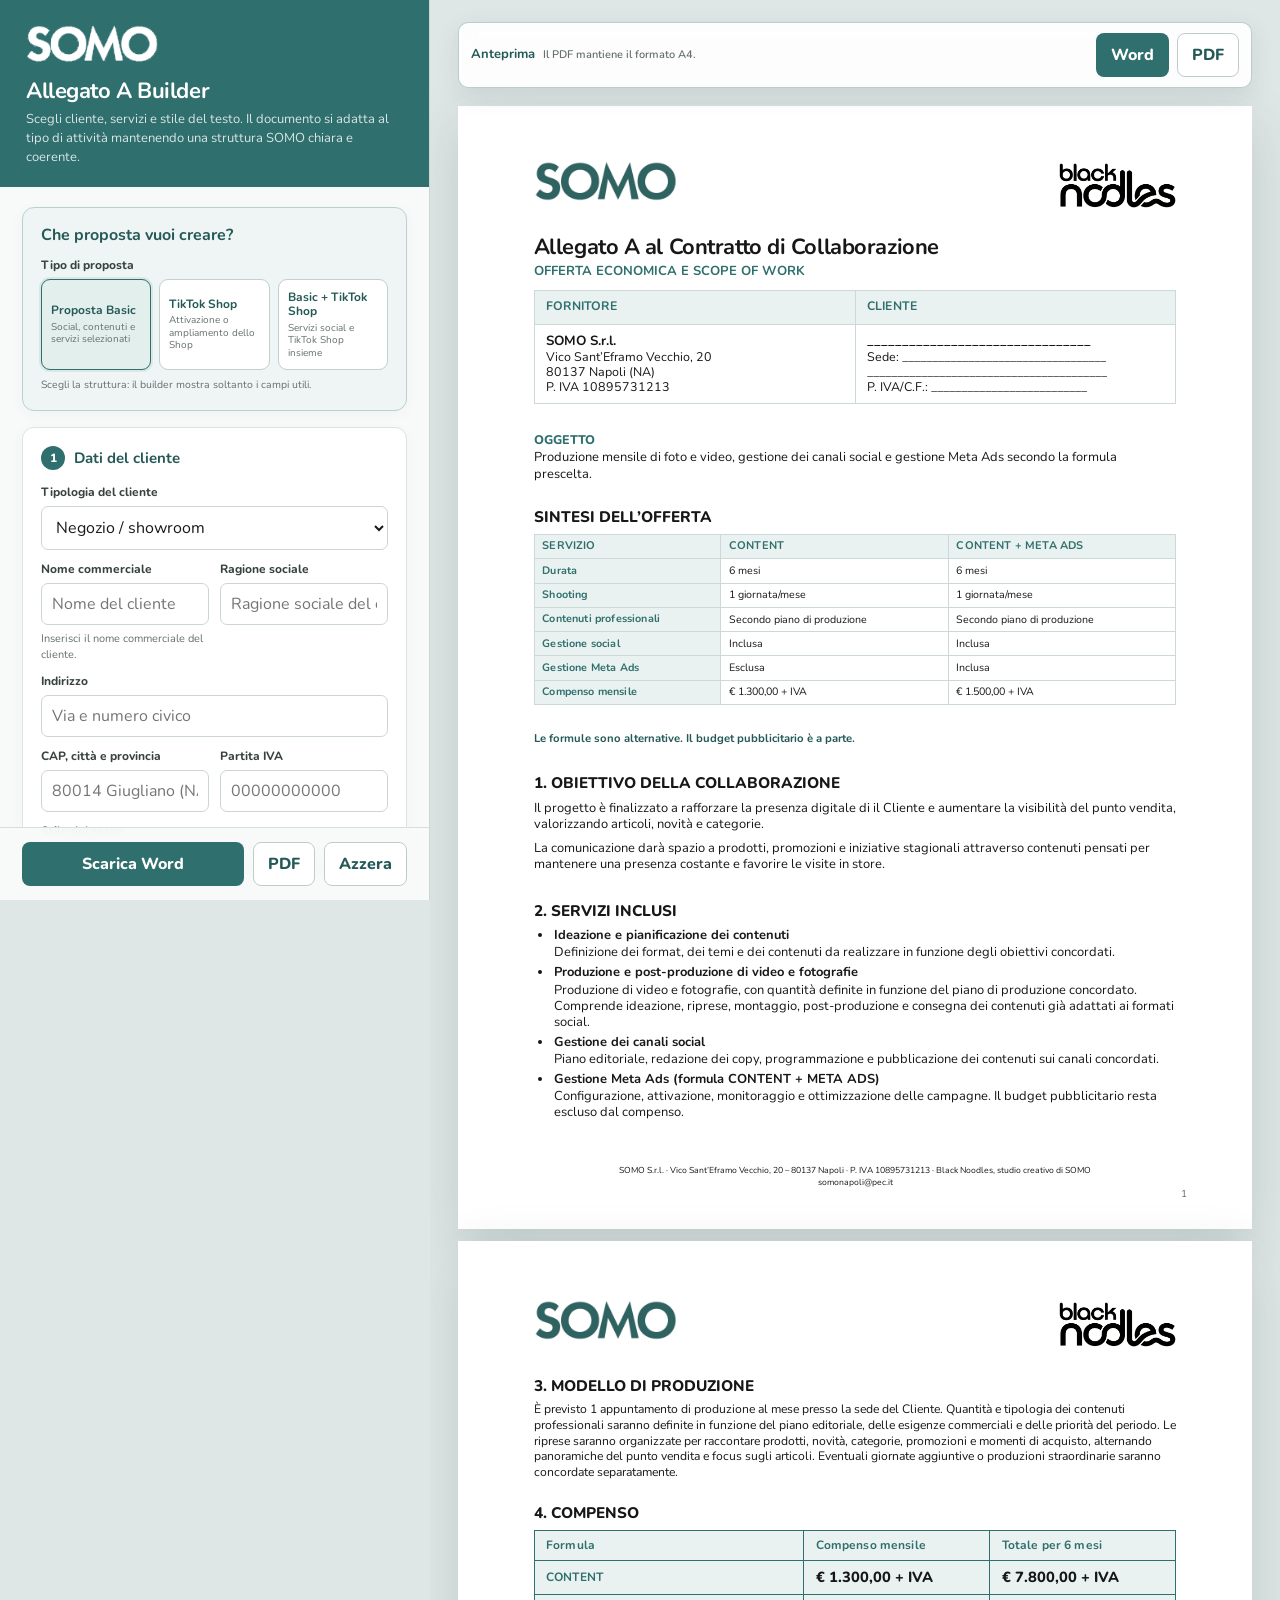
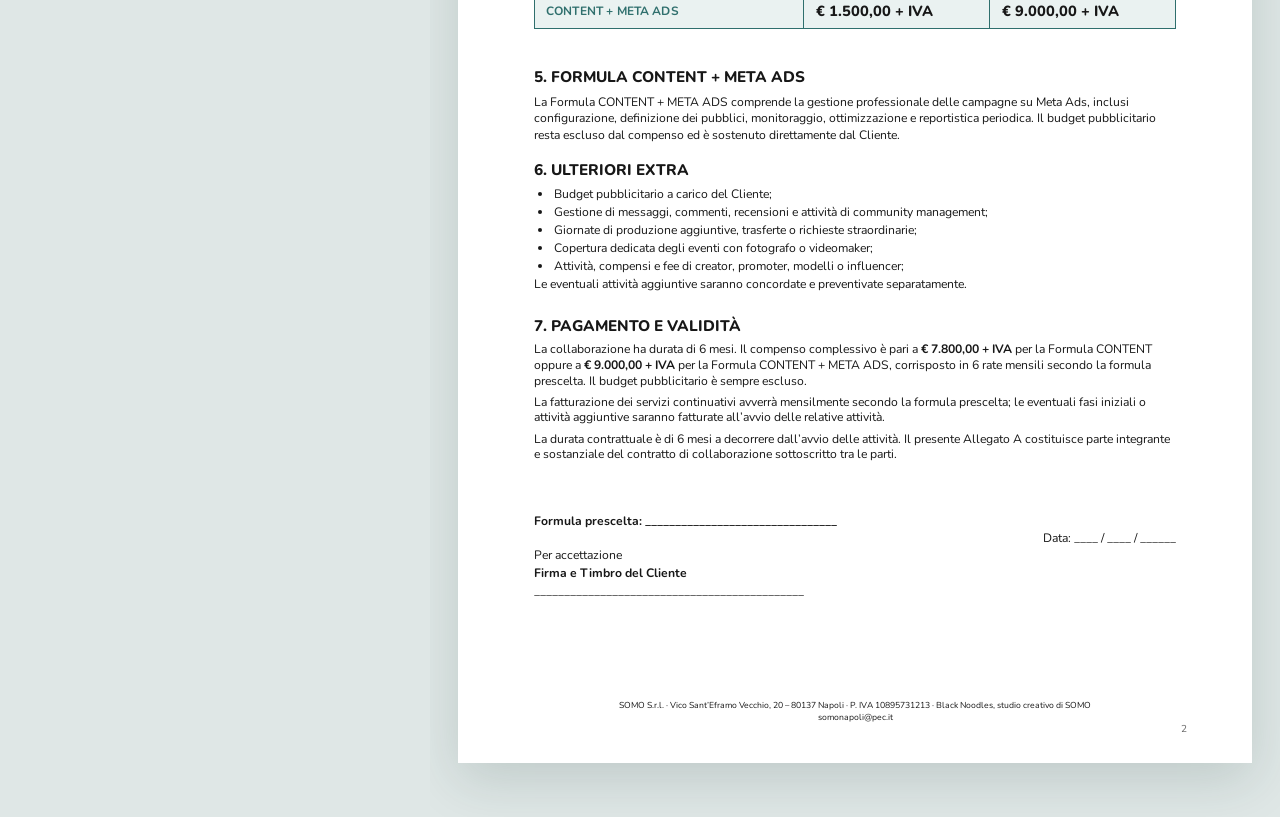
==== content-ads/index.html @ 44d92187 "Present standalone TikTok Shop as its own proposal" ====
<!doctype html>
<html lang="it">
<head>
  <meta charset="utf-8">
  <meta name="viewport" content="width=device-width, initial-scale=1">
  <meta name="description" content="Builder SOMO per creare Allegati A uniformi, scaricabili in Word e PDF.">
  <title>Allegato A Builder · SOMO</title>
  <!-- v17: builder generale + documento finale strutturato come Allegato A SOMO -->
  <link rel="preconnect" href="https://fonts.googleapis.com">
  <link rel="preconnect" href="https://fonts.gstatic.com" crossorigin>
  <link href="https://fonts.googleapis.com/css2?family=Nunito:wght@400;600;700;800;900&display=swap" rel="stylesheet">
  <link rel="stylesheet" href="styles.css?v=46-shop-structure">
  <style>
    .fee-table th[scope="col"] { width: 29%; }
    .fee-table th[scope="col"]:first-child { width: 42%; }
  </style>
</head>
<body>
  <main class="app">
    <aside class="builder" aria-label="Compilazione Allegato A">
      <header class="builder-head">
        <img src="../assets/somo.png?v=21" alt="SOMO" onerror="this.remove()">
        <h1>Allegato A Builder</h1>
        <p>Scegli cliente, servizi e stile del testo. Il documento si adatta al tipo di attività mantenendo una struttura SOMO chiara e coerente.</p>
      </header>

      <form id="builderForm" class="builder-form">
        <section id="proposalSection" class="form-section proposal-section">
          <h2>Che proposta vuoi creare?</h2>
          <span class="group-label">Tipo di proposta</span>
          <input id="proposalMode" name="proposalMode" type="hidden" value="classic">
          <div id="proposalChoices" class="proposal-choices" role="radiogroup" aria-label="Tipo di proposta">
            <button class="proposal-choice is-active" type="button" data-mode="classic" aria-pressed="true">
              <strong>Proposta Basic</strong>
              <span>Social, contenuti e servizi selezionati</span>
            </button>
            <button class="proposal-choice" type="button" data-mode="tiktok" aria-pressed="false">
              <strong>TikTok Shop</strong>
              <span>Attivazione o ampliamento dello Shop</span>
            </button>
            <button class="proposal-choice" type="button" data-mode="both" aria-pressed="false">
              <strong>Basic + TikTok Shop</strong>
              <span>Servizi social e TikTok Shop insieme</span>
            </button>
          </div>
          <small class="proposal-help">Scegli la struttura: il builder mostra soltanto i campi utili.</small>
        </section>

        <section id="clientSection" class="form-section">
          <h2><span class="step">1</span>Dati del cliente</h2>
          <label class="field">
            <span>Tipologia del cliente</span>
            <select id="clientType" name="clientType">
              <option value="retail">Negozio / showroom</option>
              <option value="emporium">Emporio / grande store multicategoria</option>
              <option value="omnichannel">Negozio con e-commerce</option>
              <option value="online">Brand / e-commerce</option>
              <option value="food">Ristorante / food</option>
              <option value="nightlife">Locale / club / nightlife</option>
              <option value="wellness">Fitness / wellness / centro servizi</option>
              <option value="recreation">Parco / struttura ricreativa</option>
              <option value="b2b">Ingrosso / attività B2B</option>
              <option value="services">Servizi / professionista</option>
              <option value="brand">Brand / altra attività</option>
            </select>
          </label>
          <div class="grid-2">
            <div class="field autocomplete-field">
              <span>Nome commerciale</span>
              <input id="clientName" name="clientName" type="text" autocomplete="off" placeholder="Nome del cliente" aria-autocomplete="list" aria-controls="clientAutocomplete" aria-expanded="false">
              <div id="clientAutocomplete" class="autocomplete-suggestions is-hidden" role="listbox" aria-label="Clienti suggeriti"></div>
              <small>Inserisci il nome commerciale del cliente.</small>
            </div>
            <label class="field">
              <span>Ragione sociale</span>
              <input id="legalName" name="legalName" type="text" placeholder="Ragione sociale del cliente">
            </label>
          </div>
          <label class="field">
            <span>Indirizzo</span>
            <input id="address" name="address" type="text" placeholder="Via e numero civico">
          </label>
          <div class="grid-2">
            <label class="field">
              <span>CAP, città e provincia</span>
              <input id="city" name="city" type="text" placeholder="80014 Giugliano (NA)">
            </label>
            <label class="field">
              <span>Partita IVA</span>
              <input id="vat" name="vat" type="text" inputmode="numeric" placeholder="00000000000">
            </label>
          </div>
          <label class="field text-style-field">
            <span>Stile del testo</span>
            <select id="textStyle" name="textStyle">
              <option value="professional">Professionale · strutturato e completo</option>
              <option value="simple">Semplice · chiaro, diretto e ben scritto</option>
              <option value="concise">Molto sintetico · essenziale</option>
            </select>
            <small>Modifica solo il modo di scrivere il documento: servizi, quantità, formule e compensi non cambiano. Per gli empori viene suggerito lo stile Semplice, ma puoi sempre scegliere tu.</small>
          </label>
        </section>

        <section id="objectiveSection" class="form-section">
          <h2><span class="step">2</span>Obiettivi</h2>
          <p id="objectivePresetHint" class="form-note section-note">Gli obiettivi consigliati per il tipo di cliente vengono già selezionati. Puoi modificarli liberamente.</p>
          <label class="field">
            <span>Situazione dei canali social</span>
            <select id="socialPresence" name="socialPresence">
              <option value="active">Canali già attivi · rafforzare la presenza digitale</option>
              <option value="new">Canali da avviare · costruire la presenza digitale</option>
            </select>
            <small>Per gli empori adatta gli obiettivi alla situazione del cliente. La scelta non aggiunge servizi di apertura o gestione dei canali.</small>
          </label>
          <div id="objectiveGrid" class="check-list check-grid">
            <label class="check objective-card" data-objective="objectiveBrand"><input id="objectiveBrand" name="objectiveBrand" type="checkbox"><span><strong>Notorietà e posizionamento</strong><em>Rafforzare identità e riconoscibilità.</em></span></label>
            <label class="check objective-card" data-objective="objectiveContinuity"><input id="objectiveContinuity" name="objectiveContinuity" type="checkbox"><span><strong>Continuità social</strong><em>Mantenere una presenza costante e riconoscibile.</em></span></label>
            <label class="check objective-card" data-objective="objectiveRange"><input id="objectiveRange" name="objectiveRange" type="checkbox"><span><strong>Offerta da valorizzare</strong><em>Articoli, prodotti, servizi, piatti o attività.</em></span></label>
            <label class="check objective-card" data-objective="objectiveExperience"><input id="objectiveExperience" name="objectiveExperience" type="checkbox"><span><strong>Identità ed esperienza</strong><em>Raccontare atmosfera, servizio ed esperienza.</em></span></label>
            <label class="check objective-card" data-objective="objectiveFootfall"><input id="objectiveFootfall" name="objectiveFootfall" type="checkbox"><span><strong>Affluenza / visite</strong><em>Favorire visite, presenze o partecipazione.</em></span></label>
            <label class="check objective-card" data-objective="objectiveEvents"><input id="objectiveEvents" name="objectiveEvents" type="checkbox"><span><strong>Eventi e iniziative</strong><em>Dare visibilità a programmazione e attività.</em></span></label>
            <label class="check objective-card" data-objective="objectiveEcommerce"><input id="objectiveEcommerce" name="objectiveEcommerce" type="checkbox"><span><strong>Vendita online</strong><em>Supportare e-commerce e opportunità di vendita.</em></span></label>
            <label class="check objective-card" data-objective="objectiveLeads"><input id="objectiveLeads" name="objectiveLeads" type="checkbox"><span><strong>Contatti e richieste</strong><em>Sostenere acquisizione di contatti o iscritti.</em></span></label>
            <label class="check objective-card" data-objective="objectiveCommunity"><input id="objectiveCommunity" name="objectiveCommunity" type="checkbox"><span><strong>Community e interazione</strong><em>Favorire interazione e crescita della community.</em></span></label>
            <label class="check objective-card" data-objective="objectiveLaunch"><input id="objectiveLaunch" name="objectiveLaunch" type="checkbox"><span><strong>Lancio / apertura / nuova fase</strong><em>Accompagnare una novità importante.</em></span></label>
          </div>
          <button id="toggleObjectivesButton" class="text-button" type="button">+ Aggiungi altri obiettivi</button>
          <label class="field optional-field">
            <span>Priorità specifiche da comunicare <small>(facoltativo)</small></span>
            <input id="focus" name="focus" type="text" placeholder="Es. nuova apertura, reparto Natale, Hyrox, aperitivo">
          </label>
          <label class="field optional-field">
            <span>Aggiungi testo agli obiettivi <small>(facoltativo)</small></span>
            <input id="customObjective" name="customObjective" type="text" placeholder="Scrivi il testo da aggiungere">
          </label>
        </section>

        <section id="servicesSection" class="form-section">
          <h2><span class="step">3</span>Servizi inclusi</h2>
          <p class="form-note section-note">Le voci restano sintetiche: montaggio, post-produzione e adattamenti sono compresi nella produzione.</p>
          <div class="check-list">
            <label class="check"><input id="serviceStrategy" name="serviceStrategy" type="checkbox"><span><strong>Strategia e piano editoriale</strong><em>Linea di comunicazione, temi e pianificazione.</em></span></label>
            <label class="check"><input id="serviceProduction" name="serviceProduction" type="checkbox"><span><strong>Produzione dei contenuti</strong><em>Video, fotografie e/o grafiche.</em></span></label>
            <label class="check"><input id="serviceClientContent" name="serviceClientContent" type="checkbox"><span><strong>Contenuti interni guidati</strong><em>Il Cliente registra seguendo indicazioni SOMO; editing e supporto inclusi.</em></span></label>
            <label class="check"><input id="serviceSocial" name="serviceSocial" type="checkbox"><span><strong>Gestione dei canali social</strong><em>Copy, programmazione e pubblicazione.</em></span></label>
            <label class="check"><input id="serviceAdvCreative" name="serviceAdvCreative" type="checkbox"><span><strong>Creatività per campagne ADV</strong><em>Materiali foto, video o grafici per le campagne.</em></span></label>
            <label class="check"><input id="serviceInfluencer" name="serviceInfluencer" type="checkbox"><span><strong>Coordinamento creator e influencer</strong><em>Ricerca, selezione e coordinamento.</em></span></label>
            <label class="check"><input id="serviceCommunity" name="serviceCommunity" type="checkbox"><span><strong>Community management</strong><em>Messaggi, commenti e recensioni.</em></span></label>
            <label class="check"><input id="serviceEventCoverage" name="serviceEventCoverage" type="checkbox"><span><strong>Copertura dedicata di eventi</strong><em>Fotografo o videomaker negli appuntamenti concordati.</em></span></label>
          </div>
          <div id="eventCoveragePanel" class="dependent-panel is-hidden">
            <label class="field">
              <span>Frequenza della copertura</span>
              <select id="eventCoverageFrequency" name="eventCoverageFrequency">
                <option value="agreed">Negli eventi concordati</option>
                <option value="monthly">1 evento al mese</option>
                <option value="twiceMonthly">Fino a 2 eventi al mese</option>
                <option value="plan">In base alla programmazione</option>
              </select>
            </label>
          </div>
          <label id="socialChannelsField" class="field"><span>Canali social gestiti</span><input id="socialChannels" name="socialChannels" type="text" placeholder="Es. Instagram e TikTok"></label>
        </section>

        <section id="productionSection" class="form-section">
          <h2><span class="step">4</span>Produzione dei contenuti</h2>
          <p class="form-note section-note">Indica quanto spesso andrete dal Cliente e quante uscite deve garantire la produzione. Gli stessi dati verranno riportati in modo coerente in sintesi, servizi e produzione.</p>
          <div class="grid-2">
            <label class="field">
              <span>Frequenza degli appuntamenti</span>
              <select id="productionCadence" name="productionCadence">
                <option value="monthly">Al mese</option>
                <option value="weekly">A settimana</option>
                <option value="fortnightly">Ogni 2 settimane</option>
                <option value="bimonthly">Ogni 2 mesi</option>
                <option value="quarterly">Ogni 3 mesi</option>
                <option value="plan">In base al piano editoriale</option>
                <option value="none">Nessun appuntamento dedicato</option>
              </select>
            </label>
            <label id="productionDaysField" class="field">
              <span id="productionSessionsLabel">Numero di appuntamenti</span>
              <input id="productionDays" name="productionDays" type="number" min="1" max="31" step="1">
            </label>
            <label id="productionMinimumField" class="check"><input id="productionMinimum" name="productionMinimum" type="checkbox"><span>Indica le giornate mensili come minimo garantito</span></label>
          </div>
          <span class="group-label">Tipologia dei contenuti</span>
          <div class="check-list check-grid compact-checks">
            <label class="check"><input id="productionVideo" name="productionVideo" type="checkbox"><span><strong>Video</strong></span></label>
            <label class="check"><input id="productionPhoto" name="productionPhoto" type="checkbox"><span><strong>Fotografie</strong></span></label>
            <label class="check"><input id="productionGraphics" name="productionGraphics" type="checkbox"><span><strong>Grafiche</strong></span></label>
          </div>
          <label id="videoApprovalField" class="check is-hidden">
            <input id="videoApproval" name="videoApproval" type="checkbox">
            <span><strong>Approvazione video da parte del cliente</strong><em>Indica nel documento che il cliente approva i video prima della pubblicazione.</em></span>
          </label>
          <label class="field quantity-mode">
            <span>Quantità</span>
            <select id="quantityMode" name="quantityMode">
              <option value="fixed">Quantità definite</option>
              <option value="plan">Definite in base al piano editoriale</option>
            </select>
          </label>
          <div id="fixedQuantityPanel" class="dependent-panel">
            <label class="field">
              <span>Periodo delle quantità</span>
              <select id="quantityPeriod" name="quantityPeriod">
                <option value="month">Al mese</option>
                <option value="week">A settimana</option>
                <option value="appointment">Per appuntamento</option>
                <option value="project">Complessive nel progetto</option>
              </select>
              <small>Es.: 4 video a settimana = Video 4 + periodo “A settimana”.</small>
            </label>
            <label class="field"><span>Quantità video</span><select id="videoQuantityType" name="videoQuantityType"><option value="upTo">Fino a</option><option value="exact">Quantità fissa</option></select></label>
            <div class="grid-3">
              <label id="videosField" class="field"><span id="videosLabel">Video al mese</span><input id="videos" name="videos" type="number" min="0" max="500" step="1"></label>
              <label id="photosField" class="field"><span id="photosLabel">Fotografie al mese</span><input id="photos" name="photos" type="text" placeholder="Es. 15–20"></label>
              <label id="graphicsField" class="field"><span id="graphicsLabel">Grafiche al mese</span><input id="graphicsCount" name="graphicsCount" type="number" min="0" max="500" step="1"></label>
            </div>
          </div>
          <div id="clientContentPanel" class="dependent-panel is-hidden">
            <p class="preset-title">Contenuti registrati dal Cliente</p>
            <div class="grid-2">
              <label class="field"><span>Video interni</span><input id="clientContentCount" name="clientContentCount" type="number" min="1" max="500" step="1" value="8"></label>
              <label class="field"><span>Periodo</span><select id="clientContentPeriod" name="clientContentPeriod"><option value="month">Al mese</option><option value="week">A settimana</option><option value="project">Complessivi nel progetto</option></select></label>
            </div>
            <small>SOMO fornisce indicazioni su ripresa, luce e audio e cura l'editing dei video registrati dal Cliente.</small>
          </div>
        </section>

        <section id="adsSection" class="form-section">
          <h2><span class="step">5</span>ADS</h2>
          <div class="check-list">
            <label class="check feature-check"><input id="serviceAds" name="serviceAds" type="checkbox"><span><strong>Gestione campagne pubblicitarie</strong><em>Attivazione, monitoraggio e ottimizzazione. Budget separato.</em></span></label>
          </div>
          <div id="adsPanel" class="dependent-panel is-hidden">
            <label id="adsBudgetField" class="field is-hidden"><span>Budget ADS mensile consigliato</span><input id="adsBudget" name="adsBudget" type="number" min="0" step="50" placeholder="Es. 200"><small>È a carico del Cliente e non entra nel compenso SOMO.</small></label>
          </div>
        </section>

        <section id="tiktokSection" class="form-section is-hidden">
          <h2><span class="step">T</span>TikTok Shop</h2>
          <input id="serviceTikTok" name="serviceTikTok" type="checkbox" class="is-hidden" aria-hidden="true" tabindex="-1">
          <p class="form-note section-note">Puoi modificare le attività incluse nel preset.</p>
          <div id="tiktokPanel" class="dependent-panel tiktok-builder-panel">
            <label class="field">
              <span>TikTok Shop già attivo?</span>
              <select id="tiktokStatus" name="tiktokStatus">
                <option value="new">No, da attivare</option>
                <option value="active">Sì, già attivo</option>
              </select>
            </label>
            <p class="preset-title">Attività preselezionate <small>(puoi togliere qualsiasi spunta)</small></p>
            <div class="check-list sub-checks tiktok-checks">
              <label id="tiktokSetupRow" class="check"><input id="tiktokSetup" name="tiktokSetup" type="checkbox"><span><strong id="tiktokPreset1">01 Configurazione e impostazione dello Shop</strong></span></label>
              <label class="check"><input id="tiktokPhotos" name="tiktokPhotos" type="checkbox"><span><strong id="tiktokPreset2">02 Selezione e produzione fotografica</strong></span></label>
              <label class="check"><input id="tiktokCatalog" name="tiktokCatalog" type="checkbox"><span><strong id="tiktokPreset3">03 Costruzione del catalogo</strong></span></label>
              <label class="check"><input id="tiktokPublish" name="tiktokPublish" type="checkbox"><span><strong id="tiktokPreset4">04 Creazione e pubblicazione delle schede</strong></span></label>
            </div>
            <div class="grid-2">
              <label class="field"><span>Quantità</span><input id="tiktokProductCount" name="tiktokProductCount" type="number" min="1" max="1000" step="1"><small>Default: 30. Si aggiorna automaticamente in tutto il documento.</small></label>
              <label class="field"><span id="tiktokFeeLabel">Investimento fase di avvio</span><input id="tiktokFee" name="tiktokFee" type="number" min="0" step="50"><small>Default: € 1.200 + IVA. Puoi modificarlo.</small></label>
            </div>
          </div>
        </section>

        <section class="form-section">
          <h2><span class="step">6</span>Durata e compenso</h2>
          <p class="form-note section-note">Scegli una formula unica, due alternative oppure la sola colonna Content + Ads. Se aggiungi TikTok Shop, lo trovi in una scheda sotto la sintesi.</p>
          <div id="offerLayoutControls">
            <span class="group-label">Come vuoi presentare l'offerta?</span>
            <input id="offerLayout" name="offerLayout" type="hidden" value="compare">
            <div class="offer-layout-choices" role="radiogroup" aria-label="Struttura dell'offerta">
              <button class="offer-layout-choice" type="button" data-layout="single" aria-pressed="false"><strong>Formula singola</strong><span>Una sola soluzione, con durata e compenso</span></button>
              <button class="offer-layout-choice" type="button" data-layout="ads" aria-pressed="false"><strong>Solo Content + Ads</strong><span>Una sola colonna con produzione e gestione campagne pubblicitarie</span></button>
              <button class="offer-layout-choice is-active" type="button" data-layout="compare" aria-pressed="true"><strong>2 formule alternative</strong><span>Due alternative economiche affiancate nella stessa offerta</span></button>
            </div>
          </div>
          <div id="mainEconomicControls">
            <label id="economicModeField" class="field">
              <span>Struttura economica dei servizi principali</span>
              <select id="economicMode" name="economicMode">
                <option value="monthly">Collaborazione continuativa</option>
                <option value="oneTime">Progetto a importo complessivo</option>
              </select>
            </label>
            <div id="monthlyEconomicPanel">
              <div class="grid-2">
                <label class="field"><span>Durata</span><select id="duration" name="duration"><option value="3">3 mesi</option><option value="6">6 mesi</option><option value="12">12 mesi</option></select></label>
                <label id="singleMonthlyFeeField" class="field"><span>Compenso Content al mese</span><input id="monthlyFee" name="monthlyFee" type="number" min="0" step="50"></label>
              </div>
              <div id="singleExtraControls">
                <label class="check extra-toggle"><input id="extraEnabled" name="extraEnabled" type="checkbox"><span><strong>Aggiungi fase iniziale o servizio extra</strong><em>Per attività aggiuntive rispetto al compenso principale.</em></span></label>
                <div id="extraPanel" class="dependent-panel is-hidden">
                  <div class="grid-2">
                    <label class="field"><span>Descrizione</span><input id="extraLabel" name="extraLabel" type="text" placeholder="Es. Produzione straordinaria"></label>
                    <label class="field"><span>Importo</span><input id="extraFee" name="extraFee" type="number" min="0" step="50"></label>
                  </div>
                </div>
              </div>
            </div>
            <div id="oneTimeEconomicPanel" class="is-hidden">
              <label class="field"><span>Importo complessivo del progetto</span><input id="oneTimeFee" name="oneTimeFee" type="number" min="0" step="50"></label>
            </div>
            <div id="adsManagementControls" class="dependent-panel is-hidden">
              <div class="grid-2">
                <label class="field"><span>Piattaforme Ads</span><select id="adsPlatform" name="adsPlatform">
                  <option value="meta">Solo Meta Ads</option>
                  <option value="tiktok">Solo TikTok Ads</option>
                  <option value="both">Meta Ads e TikTok Ads</option>
                </select></label>
                <label id="adsFeeMetaField" class="field"><span>Compenso gestione Ads al mese</span><input id="adsFeeMeta" name="adsFeeMeta" type="number" min="0" step="0.01" value="200"></label>
                <label id="adsFeeTikTokField" class="field"><span>Compenso gestione Ads al mese</span><input id="adsFeeTikTok" name="adsFeeTikTok" type="number" min="0" step="0.01" value="200"></label>
                <label id="adsFeeBothField" class="field"><span>Compenso gestione Ads al mese</span><input id="adsFeeBoth" name="adsFeeBoth" type="number" min="0" step="0.01" value="300"></label>
              </div>
              <p class="form-note">Content + Ads <strong id="adsFormulaPreview"></strong></p>
            </div>
            <label id="adsBudgetToggle" class="check">
              <input id="showAdsBudget" name="showAdsBudget" type="checkbox">
              <span><strong>Indica il budget pubblicitario consigliato nel testo</strong><em>L’importo compare solo nella descrizione delle campagne, mai nella tabella comparativa. Il budget resta escluso dal compenso SOMO.</em></span>
            </label>
            <div id="comparisonEconomicPanel" class="dependent-panel is-hidden">
              <p id="formulaControlsHeading" class="preset-title">Formule alternative</p>
              <div class="grid-2">
                <label class="field"><span>Nome Content</span><input id="formulaAName" name="formulaAName" type="text" value="CONTENT"></label>
                <label class="field"><span>Compenso Content al mese</span><input id="formulaAFee" name="formulaAFee" type="number" min="0" step="0.01" value="1300"></label>
              </div>
              <label id="comparisonAdsBudgetField" class="field"><span>Budget pubblicitario consigliato <small>(facoltativo)</small></span><input id="comparisonAdsBudget" name="comparisonAdsBudget" type="number" min="0" step="50" placeholder="Es. 200"><small>Resta sempre escluso dal compenso SOMO.</small></label>
            </div>
          </div>
            <div id="invoiceSchedule" class="grid-2">
              <label class="field"><span>Giorno di fatturazione mensile</span><input id="invoiceDay" name="invoiceDay" type="number" min="1" max="28" placeholder="Es. 5"></label>
              <label class="field"><span>Termine di pagamento dalla fattura (giorni)</span><input id="paymentDays" name="paymentDays" type="number" min="1" max="365" placeholder="Es. 10"></label>
            </div>
          <div class="total-card" aria-live="polite">
            <div><span id="installmentsLabel">RATE MENSILI</span><strong id="installmentsPreview">6</strong></div>
            <div><span id="contractTotalLabel">TOTALE</span><strong id="contractTotalPreview">€ 0,00</strong></div>
          </div>
        </section>
      </form>

      <div class="builder-actions three-actions">
        <button id="wordButton" class="button button-primary" type="button">Scarica Word</button>
        <button id="printButton" class="button button-secondary" type="button">PDF</button>
        <button id="resetButton" class="button button-secondary" type="button">Azzera</button>
      </div>
    </aside>

    <section class="preview" aria-label="Anteprima Allegato A">
      <div class="preview-toolbar">
        <p><strong>Anteprima</strong><span class="preview-hint">Il PDF mantiene il formato A4.</span></p>
        <div class="toolbar-actions">
          <button id="wordButtonTop" class="button button-primary" type="button">Word</button>
          <button id="printButtonTop" class="button button-secondary" type="button">PDF</button>
        </div>
      </div>

      <article id="document" class="document">
        <section id="pageOne" class="page page-one">
          <header class="doc-header">
            <img class="logo-somo" src="../assets/somo.png?v=21" alt="SOMO" onerror="var p=this.parentElement; this.remove(); if(p && !p.querySelector('img')) p.style.display='none';">
            <img class="logo-noodles" src="../assets/black-noodles.png?v=21" alt="Black Noodles" onerror="var p=this.parentElement; this.remove(); if(p && !p.querySelector('img')) p.style.display='none';">
          </header>
          <h1 id="docTitle" class="doc-title">Allegato A al Contratto di Collaborazione</h1>
          <p id="docSubtitle" class="doc-subtitle">OFFERTA ECONOMICA E SCOPE OF WORK</p>

          <table class="parties">
            <thead><tr><th>FORNITORE</th><th>CLIENTE</th></tr></thead>
            <tbody><tr>
              <td><strong>SOMO S.r.l.</strong><br>Vico Sant’Eframo Vecchio, 20<br>80137 Napoli (NA)<br>P. IVA 10895731213</td>
              <td id="clientBlock"><strong>________________________________</strong><br>Sede: __________________________________<br>________________________________________<br>P. IVA/C.F.: __________________________</td>
            </tr></tbody>
          </table>

          <h2 class="label-title">OGGETTO</h2>
          <p id="objectText" class="object-text"></p>

          <h2 id="summaryHeading" class="section-title">SINTESI DELL’OFFERTA</h2>
          <table id="summarySingleTable" class="summary-table">
            <tbody>
              <tr><th id="summaryDurationLabel">DURATA</th><td id="summaryDuration"></td></tr>
              <tr><th>OBIETTIVO</th><td id="summaryObjective"></td></tr>
              <tr id="summaryProductionRow"><th>PRODUZIONE</th><td id="summaryProduction"></td></tr>
              <tr id="summaryContentRow"><th>CONTENUTI</th><td id="summaryContent"></td></tr>
              <tr id="summaryManagementRow"><th>GESTIONE</th><td id="summaryManagement"></td></tr>
              <tr><th>INVESTIMENTO</th><td id="summaryInvestment"></td></tr>
              <tr id="summaryAdsRow"><th>ADS</th><td id="summaryAds"></td></tr>
            </tbody>
          </table>
          <div id="summaryCompareWrap" class="summary-table-wrap is-hidden">
            <table id="summaryCompareTable" class="summary-table comparison-summary">
              <thead id="summaryCompareHead"></thead>
              <tbody id="summaryCompareBody"></tbody>
            </table>
            <p id="formulaChoiceNote" class="formula-choice-note"></p>
          </div>

          <section id="summaryShopCard" class="summary-shop-card is-hidden" aria-labelledby="summaryShopTitle">
            <div class="summary-shop-head">
              <h3 id="summaryShopTitle"></h3>
              <strong id="summaryShopFee"></strong>
            </div>
            <p><span id="summaryShopQuantity"></span><span id="summaryShopActivities"></span></p>
            <p id="summaryShopNote" class="summary-shop-note"></p>
          </section>

          <section id="objectiveDocumentSection" class="doc-section">
            <h2 id="objectiveHeading" class="section-title">1. OBIETTIVO DELLA COLLABORAZIONE</h2>
            <div id="objectiveText"></div>
          </section>

          <section id="servicesDocumentSection" class="doc-section">
            <h2 class="section-title">2. SERVIZI INCLUSI</h2>
            <ul id="serviceList" class="service-list"></ul>
          </section>

          <section id="productionDocumentSection" class="doc-section production-section">
            <h2 id="productionHeading" class="section-title">3. MODELLO DI PRODUZIONE</h2>
            <p id="productionText"></p>
          </section>

          <footer class="doc-footer">SOMO S.r.l. · Vico Sant’Eframo Vecchio, 20 – 80137 Napoli · P. IVA 10895731213 · Black Noodles, studio creativo di SOMO<br>somonapoli@pec.it</footer>
          <span class="page-number">1</span>
        </section>

        <section id="pageTwo" class="page page-two">
          <header class="doc-header">
            <img class="logo-somo" src="../assets/somo.png?v=21" alt="SOMO" onerror="var p=this.parentElement; this.remove(); if(p && !p.querySelector('img')) p.style.display='none';">
            <img class="logo-noodles" src="../assets/black-noodles.png?v=21" alt="Black Noodles" onerror="var p=this.parentElement; this.remove(); if(p && !p.querySelector('img')) p.style.display='none';">
          </header>
          <section>
            <h2 id="compensoHeading" class="section-title">4. COMPENSO</h2>
            <table class="fee-table"><tbody id="feeTableBody"></tbody></table>
          </section>

          <section id="formulaDetailSection" class="doc-section is-hidden">
            <h2 id="formulaDetailHeading" class="section-title">5. FORMULA</h2>
            <p id="formulaDetailText"></p>
          </section>

          <section id="tiktokDetailSection" class="doc-section is-hidden">
            <h2 id="tiktokDetailHeading" class="section-title">5. TIKTOK SHOP</h2>
            <p id="tiktokDetailText"></p>
            <table id="tiktokStepsTable" class="summary-table shop-steps" aria-label="Attività TikTok Shop">
              <tbody id="tiktokStepsBody"></tbody>
            </table>
            <div id="tiktokOperatingBlock">
              <h3>Informazioni operative</h3>
              <p id="tiktokOperatingText"></p>
            </div>
          </section>

          <section class="doc-section">
            <h2 id="exclusionsHeading" class="section-title">5. NON INCLUSO</h2>
            <ul id="exclusionList" class="exclusion-list"></ul>
            <p class="exclusion-note">Le eventuali attività aggiuntive saranno concordate e preventivate separatamente.</p>
          </section>

          <section class="doc-section">
            <h2 id="paymentHeading" class="section-title">6. PAGAMENTO E VALIDITÀ</h2>
            <p id="paymentText"></p>
            <p id="invoiceText"></p>
            <p id="validityText"></p>
          </section>

          <section class="signature">
            <div class="signature-top">
              <p id="chosenFormulaRow" class="is-hidden">Formula prescelta: ________________________________</p>
              <p>Data: <span id="signatureDate">____ / ____ / ______</span></p>
            </div>
            <p id="shopAcceptanceRow" class="is-hidden"><strong>TikTok Shop</strong> · ☐ Accetto il servizio &nbsp; ☐ Rinuncio al servizio</p>
            <p>Per accettazione<br><strong>Firma e Timbro del Cliente</strong><br>_____________________________________________</p>
          </section>

          <footer class="doc-footer">SOMO S.r.l. · Vico Sant’Eframo Vecchio, 20 – 80137 Napoli · P. IVA 10895731213 · Black Noodles, studio creativo di SOMO<br>somonapoli@pec.it</footer>
          <span class="page-number">2</span>
        </section>
      </article>
    </section>
  </main>
  <script src="app.js?v=49-shop-proposal"></script>
</body>
</html>
---- content-ads/styles.css ----
:root {
  --teal: #2f6f6d;
  --teal-dark: #245957;
  --teal-soft: #e9f1f0;
  --paper-soft: #eaf2f1;
  --line: #ccd9d7;
  --ink: #17191a;
  --muted: #65706f;
  --panel: #f8faf9;
  --canvas: #dfe7e6;
  --white: #fff;
  --danger: #a24444;
  --shadow: 0 16px 50px rgba(27, 53, 51, .16);
}

* { box-sizing: border-box; }
html, body { margin: 0; min-height: 100%; }
body {
  color: var(--ink);
  background: var(--canvas);
  font-family: "Nunito", ui-sans-serif, system-ui, -apple-system, BlinkMacSystemFont, "Segoe UI", sans-serif;
}
button, input, select { font: inherit; }
button { cursor: pointer; }
.app {
  display: grid;
  grid-template-columns: minmax(340px, 430px) minmax(820px, 1fr);
  min-height: 100vh;
}
.builder {
  position: sticky;
  top: 0;
  height: 100vh;
  overflow-y: auto;
  background: var(--panel);
  border-right: 1px solid #cdd7d5;
}
.builder-head {
  padding: 25px 26px 20px;
  color: var(--white);
  background: var(--teal);
}
.builder-head img {
  display: block;
  width: 132px;
  height: auto;
  margin-bottom: 16px;
  filter: brightness(0) invert(1);
}
.builder-head h1 { margin: 0 0 6px; font-size: 22px; line-height: 1.15; letter-spacing: -.02em; }
.builder-head p { margin: 0; color: rgba(255,255,255,.82); font-size: 13px; line-height: 1.45; }
.builder-form { padding: 20px 22px 32px; }
.form-section {
  margin: 0 0 16px;
  padding: 18px;
  background: var(--white);
  border: 1px solid #dce3e2;
  border-radius: 12px;
  box-shadow: 0 3px 14px rgba(36, 73, 70, .04);
}
.form-section h2 {
  display: flex;
  align-items: center;
  gap: 9px;
  margin: 0 0 14px;
  color: var(--teal-dark);
  font-size: 15px;
  line-height: 1.2;
}
.step {
  display: inline-grid;
  place-items: center;
  width: 24px;
  height: 24px;
  flex: 0 0 24px;
  color: var(--white);
  background: var(--teal);
  border-radius: 50%;
  font-size: 12px;
  font-weight: 800;
}
.grid-2 { display: grid; grid-template-columns: 1fr 1fr; gap: 11px; }
.grid-3 { display: grid; grid-template-columns: repeat(3, minmax(0,1fr)); gap: 9px; }
.is-hidden { display: none !important; }
.field { display: block; margin: 0 0 11px; }
.field:last-child { margin-bottom: 0; }
.field > span, .group-label {
  display: block;
  margin: 0 0 6px;
  color: #374241;
  font-size: 12px;
  font-weight: 750;
}
.field small, .form-note {
  display: block;
  margin-top: 6px;
  color: var(--muted);
  font-size: 11px;
  line-height: 1.4;
}
input[type="text"], input[type="number"], input[type="date"], select {
  width: 100%;
  min-height: 40px;
  padding: 9px 10px;
  color: var(--ink);
  background: var(--white);
  border: 1px solid #cbd5d3;
  border-radius: 7px;
  outline: none;
  transition: border-color .15s, box-shadow .15s;
}
input:focus, select:focus { border-color: var(--teal); box-shadow: 0 0 0 3px rgba(47,111,109,.12); }
.locked-list { display: flex; flex-wrap: wrap; gap: 6px; margin-bottom: 13px; }
.locked-list span {
  padding: 6px 8px;
  color: var(--teal-dark);
  background: var(--teal-soft);
  border: 1px solid #cfe0de;
  border-radius: 999px;
  font-size: 10.5px;
  font-weight: 750;
}
.check-list { display: grid; gap: 7px; }
.check-grid { grid-template-columns: 1fr 1fr; }
.check {
  display: flex;
  align-items: flex-start;
  gap: 9px;
  padding: 9px 10px;
  background: #fbfcfc;
  border: 1px solid #dfe6e5;
  border-radius: 8px;
  font-size: 12px;
  line-height: 1.3;
}
.check:hover { border-color: #bad0ce; }
.check input { width: 16px; height: 16px; margin: 0; flex: 0 0 auto; accent-color: var(--teal); }
.check strong { display: block; margin-bottom: 1px; }
.check em { color: var(--muted); font-size: 10.5px; font-style: normal; }
.compact-checks { margin-bottom: 12px; }
.compact-checks .check { min-height: 40px; align-items: center; }
.section-note { margin: -5px 0 12px; }
.dependent-panel {
  margin-top: 10px;
  padding: 12px;
  background: #f3f7f6;
  border: 1px solid #d3e1df;
  border-radius: 9px;
}
.dependent-panel p { margin: 6px 0 0; color: var(--muted); font-size: 11px; line-height: 1.4; }
.feature-check { margin-top: 2px; }
.section-divider { height: 1px; margin: 15px 0; background: #dfe6e5; }
.quantity-mode, .extra-toggle { margin-top: 12px; }
.total-card { display: grid; grid-template-columns: 1fr 1fr; gap: 10px; margin-top: 10px; }
.total-card > div { padding: 10px; background: var(--paper-soft); border-radius: 8px; }
.total-card span {
  display: block;
  margin-bottom: 3px;
  color: var(--muted);
  font-size: 10px;
  font-weight: 800;
  text-transform: uppercase;
  letter-spacing: .04em;
}
.total-card strong { color: var(--teal-dark); font-size: 14px; }
.optional-field { margin-top: 13px; }
.optional-field small { display: inline; margin: 0; font-size: .9em; font-weight: 600; }
.objective-card.is-objective-hidden { display: none; }
.text-button {
  margin: 9px 0 2px;
  padding: 0;
  color: var(--teal-dark);
  background: transparent;
  border: 0;
  font-size: 11px;
  font-weight: 800;
}
.preset-title { margin: 0 0 8px; color: var(--teal-dark); font-size: 12px; font-weight: 800; }
.builder-actions {
  position: sticky;
  bottom: 0;
  display: grid;
  grid-template-columns: 1fr auto;
  gap: 9px;
  padding: 14px 22px;
  background: rgba(248,250,249,.95);
  border-top: 1px solid #d7dfde;
  backdrop-filter: blur(10px);
}
.three-actions { grid-template-columns: 1fr auto auto; }
.button {
  min-height: 42px;
  padding: 10px 14px;
  border: 1px solid transparent;
  border-radius: 8px;
  font-weight: 800;
}
.button-primary { color: var(--white); background: var(--teal); }
.button-primary:hover { background: var(--teal-dark); }
.button-secondary { color: var(--teal-dark); background: var(--white); border-color: #bdccca; }
.button.is-loading { opacity: .65; pointer-events: none; }
.preview { min-width: 0; padding: 22px 28px 54px; overflow: auto; }
.preview-toolbar {
  position: sticky;
  top: 0;
  z-index: 5;
  display: flex;
  align-items: center;
  justify-content: space-between;
  gap: 12px;
  width: 210mm;
  max-width: 100%;
  margin: 0 auto 18px;
  padding: 10px 12px;
  color: #36514f;
  background: rgba(255,255,255,.92);
  border: 1px solid rgba(180,199,196,.9);
  border-radius: 10px;
  box-shadow: 0 7px 24px rgba(33,62,59,.1);
  backdrop-filter: blur(9px);
}
.preview-toolbar p { margin: 0; font-size: 12px; line-height: 1.35; }
.preview-toolbar strong { display: block; color: var(--teal-dark); font-size: 13px; }
.toolbar-actions { display: flex; gap: 8px; }
.document { display: flex; flex-direction: column; align-items: center; gap: 12px; }
.page {
  position: relative;
  width: 210mm;
  height: 297mm;
  flex: 0 0 auto;
  padding: 15.8mm 20mm 18mm;
  overflow: hidden;
  color: #171717;
  background: var(--white);
  box-shadow: var(--shadow);
  font-family: "Nunito", Arial, Helvetica, sans-serif;
  font-size: 9.7pt;
  line-height: 1.22;
}
.doc-header {
  display: flex;
  align-items: flex-start;
  justify-content: space-between;
  height: 13mm;
  margin: 0 0 2.5mm;
}
.logo-somo { width: 38mm; height: auto; }
.logo-noodles { width: 31mm; height: auto; margin-top: .5mm; }
.doc-title { margin: 0 0 1.2mm; font-size: 16.4pt; line-height: 1.08; letter-spacing: -.02em; }
.doc-subtitle { margin: 0 0 2.7mm; color: var(--teal); font-size: 9.8pt; line-height: 1.15; font-weight: 700; }
table { width: 100%; border-collapse: collapse; }
.parties { margin-bottom: 3.6mm; table-layout: fixed; }
.parties th, .parties td {
  width: 50%;
  padding: 2.3mm 3mm;
  text-align: left;
  vertical-align: top;
  border: .28mm solid var(--line);
}
.parties th { color: var(--teal); background: var(--paper-soft); font-size: 9.2pt; letter-spacing: .015em; }
.parties td { height: 19mm; font-size: 9.4pt; line-height: 1.2; }
.parties strong { font-size: 10pt; }
.label-title { margin: 0 0 .8mm; color: var(--teal); font-size: 9.4pt; line-height: 1.1; font-weight: 800; text-transform: uppercase; }
.object-text { margin: 0 0 3mm; min-height: 7mm; }
.section-title { margin: 0 0 2.1mm; font-size: 11.5pt; line-height: 1.1; font-weight: 800; }
.summary-table { margin: 0 0 2.4mm; table-layout: fixed; }
.summary-table th, .summary-table td {
  height: 6.7mm;
  padding: 1.35mm 2.5mm;
  text-align: left;
  vertical-align: middle;
  border: .26mm solid var(--line);
}
.summary-table th { width: 39%; color: var(--teal); background: var(--paper-soft); font-size: 8.7pt; letter-spacing: .015em; }
.summary-table td { font-size: 8.25pt; }
.doc-section { margin-top: 2.45mm; }
.doc-section p { margin: 0 0 1.15mm; }
.doc-section p:last-child { margin-bottom: 0; }
.service-list, .exclusion-list { margin: 0; padding-left: 5.1mm; }
.service-list li, .exclusion-list li { margin: 0 0 .52mm; padding-left: .15mm; }
.service-list li:last-child, .exclusion-list li:last-child { margin-bottom: 0; }
.service-list .service-description { display: block; }
.page.compact { font-size: 9.15pt; line-height: 1.16; }
.page.compact .doc-title { font-size: 15.6pt; }
.page.compact .doc-subtitle { margin-bottom: 2.1mm; font-size: 9.2pt; }
.page.compact .parties { margin-bottom: 3mm; }
.page.compact .object-text { margin-bottom: 2.1mm; }
.page.compact .doc-section { margin-top: 1.85mm; }
.page.compact .service-list { font-size: 8.75pt; line-height: 1.13; }
.page.compact .service-list li { margin-bottom: .25mm; }
.page.compact .summary-table th, .page.compact .summary-table td { height: 6.15mm; padding-top: 1.05mm; padding-bottom: 1.05mm; }
.page.dense { padding-top: 11.5mm; font-size: 8.6pt; line-height: 1.08; }
.page.dense .doc-header { height: 10mm; margin-bottom: 1.3mm; }
.page.dense .doc-subtitle { margin-bottom: 1.5mm; font-size: 8.8pt; }
.page.dense .object-text { margin-bottom: 1.15mm; }
.page.dense .section-title { margin-bottom: 1.25mm; }
.page.dense .summary-table { margin-bottom: 1.25mm; }
.page.dense .parties td { height: 17mm; }
.page.dense .summary-table th, .page.dense .summary-table td { height: 5.8mm; }
.page.dense .service-list { font-size: 8pt; line-height: 1.06; }
.page.dense .doc-section { margin-top: 1.05mm; }
.page-two { padding-top: 15.8mm; }
.fee-table { margin: 0 0 8mm; table-layout: fixed; border: .35mm solid var(--teal); }
.fee-table th, .fee-table td {
  height: auto;
  padding: 2mm 3mm;
  text-align: left;
  vertical-align: middle;
  border: .35mm solid var(--teal);
  background: var(--paper-soft);
}
.fee-table th { width: 50%; color: var(--teal); font-size: 9pt; letter-spacing: .012em; }
.fee-table td { font-size: 11pt; font-weight: 800; }
.page-two .doc-section { margin-top: 5.2mm; }
.page-two .doc-section + .doc-section { margin-top: 6.8mm; }
.page-two .exclusion-note { margin-top: 3mm; }
.page-two.compact { padding-top: 15.8mm; }
.page-two.compact .fee-table { margin-bottom: 5.7mm; }
.page-two.compact .doc-section { margin-top: 4.4mm; }
.page-two.compact .doc-section + .doc-section { margin-top: 5.4mm; }
.page-two.compact .signature { margin-top: 7.5mm; }
.signature { margin-top: 8mm; }
.signature p { margin: 0 0 8mm; }
.signature p:last-child { margin-bottom: 0; line-height: 1.45; }
.doc-footer {
  position: absolute;
  right: 20mm;
  bottom: 11mm;
  left: 20mm;
  color: #181818;
  text-align: center;
  font-size: 7.2pt;
  line-height: 1.35;
}
.page-number { position: absolute; right: 17.2mm; bottom: 7.4mm; color: #666; font-size: 7.5pt; }
.placeholder { color: #777; }

@media (max-width: 1180px) { .app { grid-template-columns: 380px minmax(820px,1fr); } }
@media (max-width: 900px) {
  .app { display: block; }
  .builder { position: relative; height: auto; }
  .preview { padding: 18px 12px 42px; }
  .preview-toolbar { width: 100%; }
}
@media (max-width: 520px) {
  .grid-2, .grid-3, .check-grid { grid-template-columns: 1fr; }
  .builder-form { padding-right: 14px; padding-left: 14px; }
  .builder-actions { padding-right: 14px; padding-left: 14px; }
  .three-actions { grid-template-columns: 1fr 1fr; }
  .three-actions #wordButton { grid-column: 1 / -1; }
}
@media print {
  @page { size: A4; margin: 0; }
  html, body { width: 210mm; min-height: 0; background: #fff; }
  .builder, .preview-toolbar { display: none !important; }
  .app, .preview, .document { display: block; min-height: 0; padding: 0; margin: 0; overflow: visible; }
  .page {
    margin: 0;
    box-shadow: none;
    break-after: auto;
    page-break-after: auto;
    print-color-adjust: exact;
    -webkit-print-color-adjust: exact;
  }
  .page + .page { break-before: page; page-break-before: always; }
}


/* Scelta iniziale della struttura della proposta */
.proposal-section {
  border-color: #b9d2cf;
  background: #eef5f4;
}
.proposal-section h2 {
  margin-bottom: 12px;
  font-size: 16px;
}
.proposal-section select {
  font-weight: 800;
  border-color: #9fbfbb;
}

/* Autocomplete clienti */
.autocomplete-field { position: relative; }
.autocomplete-suggestions {
  position: absolute;
  z-index: 30;
  top: 64px;
  right: 0;
  left: 0;
  overflow: hidden;
  background: #fff;
  border: 1px solid #cbd5d3;
  border-radius: 8px;
  box-shadow: 0 10px 26px rgba(27, 53, 51, .14);
}
.autocomplete-option {
  display: flex;
  align-items: center;
  justify-content: space-between;
  gap: 12px;
  width: 100%;
  padding: 10px 11px;
  color: var(--ink);
  background: #fff;
  border: 0;
  border-bottom: 1px solid #edf1f0;
  text-align: left;
}
.autocomplete-option:last-child { border-bottom: 0; }
.autocomplete-option:hover, .autocomplete-option:focus { background: var(--teal-soft); outline: none; }
.autocomplete-option strong { font-size: 12px; }
.autocomplete-option span { color: var(--muted); font-size: 10px; text-align: right; }


/* v10: controlli produzione flessibili e fallback loghi */
.builder-head img[hidden], .doc-header img[hidden] { display: none !important; }
#fixedQuantityPanel > .field { margin-bottom: 12px; }
#productionSessionsLabel { min-height: 1em; }


/* v13 - riempimento armonico delle due pagine.
   --fill-gap viene calcolato dal builder in base allo spazio realmente libero. */
.page { --fill-gap: 0px; }
.page-one .doc-header { margin-bottom: calc(2.5mm + var(--fill-gap)); }
.page-one .parties { margin-bottom: calc(3.6mm + var(--fill-gap)); }
.page-one .object-text { margin-bottom: calc(3mm + var(--fill-gap)); }
.page-one .summary-table { margin-bottom: calc(2.4mm + var(--fill-gap)); }
.page-one .doc-section { margin-top: calc(2.45mm + var(--fill-gap)); }
.page-two .fee-table { margin-bottom: calc(7mm + var(--fill-gap)); }
.page-two .doc-section { margin-top: calc(4.8mm + var(--fill-gap)); }
.page-two .doc-section + .doc-section { margin-top: calc(5.8mm + var(--fill-gap)); }
.page-two .signature { margin-top: calc(7mm + var(--fill-gap)); }
.page.compact { --fill-gap: 0px; }
.page.dense { --fill-gap: 0px; }

/* La preview mobile conserva le proporzioni A4 invece di uscire dallo schermo. */
@media (max-width: 900px) {
  .preview { overflow-x: hidden; padding: 14px 8px 34px; }
  .preview-toolbar { position: relative; top: auto; margin-bottom: 10px; }
  .document { margin: 0 auto; transform-origin: top center; }
}
@media print {
  .document { zoom: 1 !important; }
}


/* Pagina 2: la firma si appoggia alla parte bassa della pagina; se il testo cresce,
   il margine automatico si riduce senza creare una terza pagina. */
.page-two { display: flex; flex-direction: column; }
.page-two .signature,
.page-two.compact .signature { margin-top: auto; margin-bottom: 9mm; }

@media print {
  /* Evita il foglio bianco intermedio causato dagli arrotondamenti mm->px di Chromium. */
  .page { height: 290mm; min-height: 290mm; max-height: 290mm; }
  .page-two .signature,
  .page-two.compact .signature { margin-top: auto; margin-bottom: 8mm; }
}

/* ===== v14 ===== */
/* Scelta proposta: niente menu a tendina. */
.proposal-section { background: #eef5f4; }
.proposal-choices {
  display: grid;
  grid-template-columns: repeat(3, minmax(0, 1fr));
  gap: 8px;
}
.proposal-choice {
  min-height: 76px;
  padding: 10px 9px;
  color: #31413f;
  background: #fff;
  border: 1px solid #bfd0ce;
  border-radius: 9px;
  text-align: left;
  transition: border-color .15s, box-shadow .15s, background .15s;
}
.proposal-choice strong { display: block; margin-bottom: 3px; color: var(--teal-dark); font-size: 12px; line-height: 1.2; }
.proposal-choice span { display: block; color: var(--muted); font-size: 10px; line-height: 1.25; }
.proposal-choice:hover { border-color: var(--teal); }
.proposal-choice.is-active {
  background: #e2efed;
  border-color: var(--teal);
  box-shadow: 0 0 0 2px rgba(47,111,109,.10);
}
.proposal-help { display: block; margin-top: 8px; color: var(--muted); font-size: 10.5px; line-height: 1.35; }

.preview-toolbar p { display:flex; align-items:baseline; gap:8px; }
.preview-hint { color: var(--muted); font-size: 11px; font-weight: 600; }

/* Documento: più respiro tra i blocchi e uso migliore delle due pagine. */
.page {
  height: 297mm;
  min-height: 297mm;
  max-height: 297mm;
  padding-top: 14.5mm;
  padding-bottom: 19mm;
  line-height: 1.28;
}
.page-one .doc-header { margin-bottom: calc(3.2mm + var(--fill-gap)); }
.page-one .parties { margin-bottom: calc(4.1mm + var(--fill-gap)); }
.page-one .object-text { margin-bottom: calc(3.8mm + var(--fill-gap)); }
.page-one .summary-table { margin-bottom: calc(3.2mm + var(--fill-gap)); }
.page-one .doc-section { margin-top: calc(3.5mm + var(--fill-gap)); }
.page-one .doc-section + .doc-section { margin-top: calc(4.2mm + var(--fill-gap)); }
.doc-section p { margin-bottom: 1.8mm; }
.service-list li, .exclusion-list li { margin-bottom: 1mm; line-height: 1.25; }
.service-list .service-description { margin-top: .25mm; }

/* Pagina 2: distribuzione verticale vera, senza il "muro" di testo in alto e il vuoto sotto. */
.page-two {
  display: flex;
  flex-direction: column;
  justify-content: space-between;
  padding-top: 15.5mm;
  padding-bottom: 26mm;
}
.page-two > section:not(.signature) { flex: 0 0 auto; }
.page-two .fee-table { margin-bottom: 0; }
.page-two .doc-section,
.page-two .doc-section + .doc-section { margin-top: 0; }
.page-two .doc-section p { margin: 0 0 2.2mm; line-height: 1.35; }
.page-two .exclusion-list li { margin-bottom: 1.25mm; }
.page-two .exclusion-note { margin-top: 2.4mm; line-height: 1.35; }
.page-two .signature,
.page-two.compact .signature {
  margin-top: 0;
  margin-bottom: 0;
}
.page-two .signature p { margin: 0 0 5mm; }
.page-two .signature p:last-child { margin-bottom: 0; }

/* Le modalità compatte riducono soltanto quanto serve, senza incollare i paragrafi. */
.page.compact { line-height: 1.2; }
.page.compact .doc-section { margin-top: 2.4mm; }
.page.compact .service-list { line-height: 1.18; }
.page.compact .service-list li { margin-bottom: .55mm; }
.page.dense { padding-top: 11.5mm; line-height: 1.13; }
.page.dense .doc-section { margin-top: 1.65mm; }
.page.dense .service-list { line-height: 1.1; }
.page.dense .service-list li { margin-bottom: .35mm; }

/* Mobile: anteprima reflow leggibile, non una miniatura A4 illeggibile. */
@media (max-width: 700px) {
  .proposal-choices { grid-template-columns: 1fr; }
  .proposal-choice { min-height: 0; padding: 10px 11px; }
  .preview { overflow: visible; padding: 12px 8px 28px; }
  .preview-toolbar { margin-bottom: 8px; padding: 9px; }
  .preview-toolbar p { display:block; }
  .preview-hint { display:block; margin-top:2px; }
  .document { width: 100%; margin: 0; zoom: 1 !important; gap: 12px; }
  .page,
  .page.compact,
  .page.dense,
  .page-two,
  .page-two.compact {
    width: 100%;
    height: auto;
    min-height: 0;
    max-height: none;
    padding: 18px 14px 46px;
    overflow: visible;
    font-size: 9.5pt;
    line-height: 1.3;
    box-shadow: 0 4px 18px rgba(27,53,51,.12);
  }
  .doc-header { height: auto; min-height: 38px; margin-bottom: 10px !important; }
  .logo-somo { width: 90px; }
  .logo-noodles { width: 72px; }
  .doc-title, .page.compact .doc-title { font-size: 15pt; line-height: 1.08; }
  .doc-subtitle, .page.compact .doc-subtitle, .page.dense .doc-subtitle { margin-bottom: 10px; font-size: 9.5pt; }
  .parties, .page.compact .parties { margin-bottom: 12px; }
  .parties th, .parties td { padding: 6px 7px; font-size: 8.6pt; }
  .parties td { height: auto; }
  .object-text, .page.compact .object-text, .page.dense .object-text { min-height: 0; margin-bottom: 12px; }
  .summary-table { margin-bottom: 12px; }
  .summary-table th, .summary-table td,
  .page.compact .summary-table th, .page.compact .summary-table td,
  .page.dense .summary-table th, .page.dense .summary-table td {
    height: auto;
    padding: 5px 6px;
    font-size: 8.1pt;
  }
  .summary-table th { width: 38%; }
  .section-title, .page.dense .section-title { margin-bottom: 6px; font-size: 11pt; }
  .doc-section, .page.compact .doc-section, .page.dense .doc-section { margin-top: 12px; }
  .service-list, .exclusion-list { padding-left: 18px; }
  .service-list li, .exclusion-list li, .page.compact .service-list li, .page.dense .service-list li { margin-bottom: 5px; line-height: 1.28; }
  .page-two { display:block; padding-bottom: 52px; }
  .page-two > section { margin-top: 18px !important; }
  .page-two > section:first-child { margin-top: 0 !important; }
  .page-two .signature { margin-top: 24px !important; }
  .doc-footer { right:14px; left:14px; bottom:17px; font-size:6.5pt; }
  .page-number { right:12px; bottom:7px; }
}

/* Stampa/PDF: due pagine A4 precise, niente 290mm e nessuna pagina vuota extra. */
@media print {
  @page { size: A4; margin: 0; }
  html, body { width: 210mm; min-height: 0; background: #fff; }
  .builder, .preview-toolbar { display: none !important; }
  .app, .preview, .document { display:block; width:210mm; min-height:0; padding:0; margin:0; overflow:visible; }
  .document { gap:0; zoom:1 !important; }
  .page,
  .page.compact,
  .page.dense,
  .page-two,
  .page-two.compact {
    width:210mm;
    height:297mm;
    min-height:297mm;
    max-height:297mm;
    margin:0;
    box-shadow:none;
    overflow:hidden;
    break-inside:avoid;
    page-break-inside:avoid;
    print-color-adjust:exact;
    -webkit-print-color-adjust:exact;
  }
  .page-one { break-after:page; page-break-after:always; }
  .page-two { break-after:auto; page-break-after:auto; }
  .page + .page { break-before:auto; page-break-before:auto; }
}

/* ===== v15: confronto tra 2 formule ===== */
.offer-layout-choices {
  display: grid;
  grid-template-columns: 1fr 1fr;
  gap: 8px;
  margin-bottom: 13px;
}
.offer-layout-choice {
  min-height: 66px;
  padding: 10px 11px;
  color: #31413f;
  background: #fff;
  border: 1px solid #bfd0ce;
  border-radius: 9px;
  text-align: left;
  transition: border-color .15s, box-shadow .15s, background .15s;
}
.offer-layout-choice strong { display:block; margin-bottom:3px; color:var(--teal-dark); font-size:12px; }
.offer-layout-choice span { display:block; color:var(--muted); font-size:10px; line-height:1.25; }
.offer-layout-choice:hover { border-color:var(--teal); }
.offer-layout-choice.is-active { background:#e2efed; border-color:var(--teal); box-shadow:0 0 0 2px rgba(47,111,109,.10); }
.comparison-formulas { display:grid; grid-template-columns:1fr 1fr; gap:10px; }
.one-formula .comparison-formulas { grid-template-columns:1fr; }
.offer-layout-choice[data-layout="ads"] { grid-column:1 / -1; }
.formula-card { padding:11px; background:#fff; border:1px solid #d4e1df; border-radius:8px; }
.formula-card > strong { display:block; margin-bottom:9px; color:var(--teal-dark); font-size:11px; letter-spacing:.04em; }
.compact-formula-check { min-height:40px; align-items:center; padding:8px 9px; }
#comparisonAdsBudgetField { margin-top:12px; }

.comparison-summary { table-layout:fixed; }
.comparison-summary th, .comparison-summary td { padding:1.25mm 2mm; height:6.4mm; }
.comparison-summary thead th { color:var(--teal); background:var(--paper-soft); font-size:8.3pt; }
.comparison-summary thead th:first-child { width:32%; }
.comparison-summary tbody th { width:32%; color:var(--teal); background:var(--paper-soft); font-size:8.1pt; text-align:left; }
.comparison-summary tbody td { width:34%; font-size:8pt; }

#formulaDetailSection p { margin-bottom:0; line-height:1.35; }
#chosenFormulaRow { font-weight:700; }

/* La proposta a confronto ha una tabella più densa ma conserva respiro nei testi. */
.page-one.comparison-mode .summary-table { margin-bottom:calc(2.6mm + var(--fill-gap)); }
.page-one.comparison-mode .doc-section { margin-top:calc(3mm + var(--fill-gap)); }
.page-two.comparison-mode { justify-content:space-between; }
.page-two.comparison-mode .doc-section { margin-top:0; }

@media (max-width: 700px) {
  .offer-layout-choices, .comparison-formulas { grid-template-columns:1fr; }
  .comparison-summary th, .comparison-summary td { padding:5px 4px; font-size:7.5pt; line-height:1.2; }
  .comparison-summary thead th:first-child, .comparison-summary tbody th { width:34%; }
  .comparison-summary tbody td { width:33%; }
}

@media print {
  .comparison-summary th, .comparison-summary td { print-color-adjust:exact; -webkit-print-color-adjust:exact; }
}

/* v15.1 - pagina 2: spazi armonizzati dinamicamente, senza blocchi incollati né buchi enormi. */
.page-two,
.page-two.comparison-mode {
  justify-content: flex-start;
  gap: calc(5mm + var(--fill-gap));
}
.page-two.compact { gap: calc(4mm + var(--fill-gap)); }
.page-two.dense { gap: calc(2.5mm + var(--fill-gap)); }
.page-two > section,
.page-two.comparison-mode > section { margin-top: 0 !important; }
.page-two .signature,
.page-two.compact .signature,
.page-two.comparison-mode .signature {
  margin-top: 0 !important;
  margin-bottom: 0;
}

@media (max-width: 700px) {
  .page-two,
  .page-two.compact,
  .page-two.comparison-mode { gap: 0; }
}

@media print {
  .page-two,
  .page-two.comparison-mode { gap: calc(5mm + var(--fill-gap)); }
  .page-two.compact { gap: calc(4mm + var(--fill-gap)); }
  .page-two.dense { gap: calc(2.5mm + var(--fill-gap)); }
}


/* ===== v16: builder generale + documento finale strutturato ===== */
.summary-table-wrap { width:100%; margin:0 0 calc(3.2mm + var(--fill-gap)); overflow:visible; }
.summary-table-wrap .summary-table { margin-bottom:0; }
.comparison-summary.has-tiktok thead th:first-child,
.comparison-summary.has-tiktok tbody th { width:23%; }
.comparison-summary.has-tiktok tbody td { width:25.66%; }
.comparison-summary.has-tiktok th,
.comparison-summary.has-tiktok td { padding-left:1.5mm; padding-right:1.5mm; font-size:7.6pt; line-height:1.15; }
.page-one.comparison-mode .summary-table-wrap { margin-bottom:calc(2.6mm + var(--fill-gap)); }
#tiktokDetailSection p { margin-bottom:0; line-height:1.35; }
.form-section .section-note + .grid-2,
.form-section .section-note + .check-list { margin-top:10px; }

/* Le due pagine devono respirare ma utilizzare lo spazio disponibile. */
.page-one .doc-section { break-inside:avoid; }
.page-two { gap:calc(4.6mm + var(--fill-gap)); }
.page-two.compact { gap:calc(3.5mm + var(--fill-gap)); }
.page-two .signature { padding-top:1mm; }

@media (max-width:700px) {
  .summary-table-wrap { overflow-x:auto; margin-bottom:12px; -webkit-overflow-scrolling:touch; }
  .comparison-summary.has-tiktok { min-width:610px; }
  .comparison-summary.has-tiktok th,
  .comparison-summary.has-tiktok td { font-size:7.8pt; padding:5px 6px; }
}

@media print {
  .summary-table-wrap { overflow:visible; }
  .comparison-summary.has-tiktok { min-width:0; }
  .page-two { gap:calc(4.6mm + var(--fill-gap)); }
  .page-two.compact { gap:calc(3.5mm + var(--fill-gap)); }
}


/* ===== v21 · layout finale Horizon / 9 Gradi ===== */
.page-one .doc-header { margin-bottom: calc(2.4mm + var(--fill-gap)); }
.page-one .parties { margin-bottom: calc(3.0mm + var(--fill-gap)); }
.page-one .object-text { margin-bottom: calc(2.4mm + var(--fill-gap)); }
.page-one .summary-table,
.page-one .summary-table-wrap { margin-bottom: calc(2.3mm + var(--fill-gap)); }
.page-one .doc-section { margin-top: calc(2.8mm + var(--fill-gap)); }
.page-one .doc-section + .doc-section { margin-top: calc(3.3mm + var(--fill-gap)); }

.page-two {
  display:flex;
  flex-direction:column;
  justify-content:flex-start;
  gap:0;
  padding-top:15.8mm;
  padding-bottom:22mm;
}
.page-two > section:not(.signature) { margin-top:5.2mm; }
.page-two > section:first-child { margin-top:0; }
.page-two .production-section + section { margin-top:5.2mm; }
.page-two .fee-table { margin-bottom:0; }
.page-two .doc-section,
.page-two .doc-section + .doc-section { margin-top:5.2mm; }
.page-two .doc-section p { margin-bottom:1.5mm; line-height:1.28; }
.page-two .exclusion-list li { margin-bottom:.75mm; }
.page-two .exclusion-note { margin-top:1.8mm; }
.page-two .signature,
.page-two.compact .signature { margin-top:auto; margin-bottom:4mm; }
.page-two .signature p { margin-bottom:5mm; }
.page-one, .page-two { --fill-gap:0px; }

.signature-top { display:grid; grid-template-columns:1fr auto; gap:14mm; align-items:end; }
.signature-top p { margin-bottom:5mm; }
.signature-top #chosenFormulaRow.is-hidden + p { grid-column:2; }

.page-one.client-content-mode .doc-header { margin-bottom:1.8mm; }
.page-one.client-content-mode .parties { margin-bottom:2.3mm; }
.page-one.client-content-mode .object-text { margin-bottom:1.8mm; }
.page-one.client-content-mode .summary-table,
.page-one.client-content-mode .summary-table-wrap { margin-bottom:1.7mm; }
.page-one.client-content-mode .doc-section { margin-top:1.9mm; }
.page-one.client-content-mode .doc-section + .doc-section { margin-top:2.2mm; }
.page-one.client-content-mode .service-list { font-size:8.45pt; line-height:1.1; }
.page-one.client-content-mode .service-list li { margin-bottom:.25mm; }
.page-one.client-content-mode .doc-section p { margin-bottom:.8mm; }

@media (max-width:700px) {
  .signature-top { grid-template-columns:1fr; gap:0; }
  .signature-top #chosenFormulaRow.is-hidden + p { grid-column:auto; }
}


/* v26: footer and spacing aligned with the supplied Allegato A. */
.doc-footer { font-size:6.5pt; line-height:1.35; bottom:10.5mm; }
.doc-section, .exclusion-note, .signature { break-inside:avoid; }
.page-two, .page-two.compact, .page-two.comparison-mode { gap:5mm; }
.page-two > section { flex-shrink:0; }
.page-two .signature, .page-two.compact .signature, .page-two.comparison-mode .signature { margin-top:7mm !important; padding-top:0; }
@media print {
  .doc-footer { position:absolute; left:20mm; right:20mm; bottom:10.5mm; font-size:6.5pt; }
  .page-two, .page-two.compact, .page-two.comparison-mode { display:flex; gap:5mm; }
}

.formula-choice-note { margin:2mm 0 0; font-size:8.5pt; line-height:1.3; font-weight:700; color:var(--teal-dark); }

/* Scheda dell'intervento TikTok Shop nella sintesi dell'offerta. */
.summary-shop-card {
  margin: 0 0 calc(3mm + var(--fill-gap));
  padding: 2mm 3mm;
  border: 1px solid var(--line);
  border-radius: 5px;
  background: var(--paper-soft);
  break-inside: avoid;
}
.summary-shop-head {
  display: flex;
  flex-wrap: wrap;
  align-items: baseline;
  justify-content: space-between;
  gap: 0 3mm;
}
.summary-shop-head h3 { margin: 0; color: var(--teal); font-size: 10pt; }
.summary-shop-head strong { font-size: 9pt; }
.summary-shop-card p { margin: 1mm 0 0; font-size: 8.5pt; }
.summary-shop-note { color: var(--muted); }

#tiktokDetailSection .shop-steps { margin: 1.4mm 0; }
#tiktokDetailSection .shop-steps th, #tiktokDetailSection .shop-steps td {
  padding: 1mm 1.6mm;
  font-size: 8pt;
  line-height: 1.2;
}
#tiktokOperatingBlock h3 { margin: 1.2mm 0 .5mm; color: var(--teal); font-size: 8.5pt; }
#tiktokOperatingBlock p { font-size: 8pt; }
.page-two.shop-detail-mode { gap: 2.4mm; }
.page-two.shop-detail-mode .signature { margin-top: 2mm !important; }
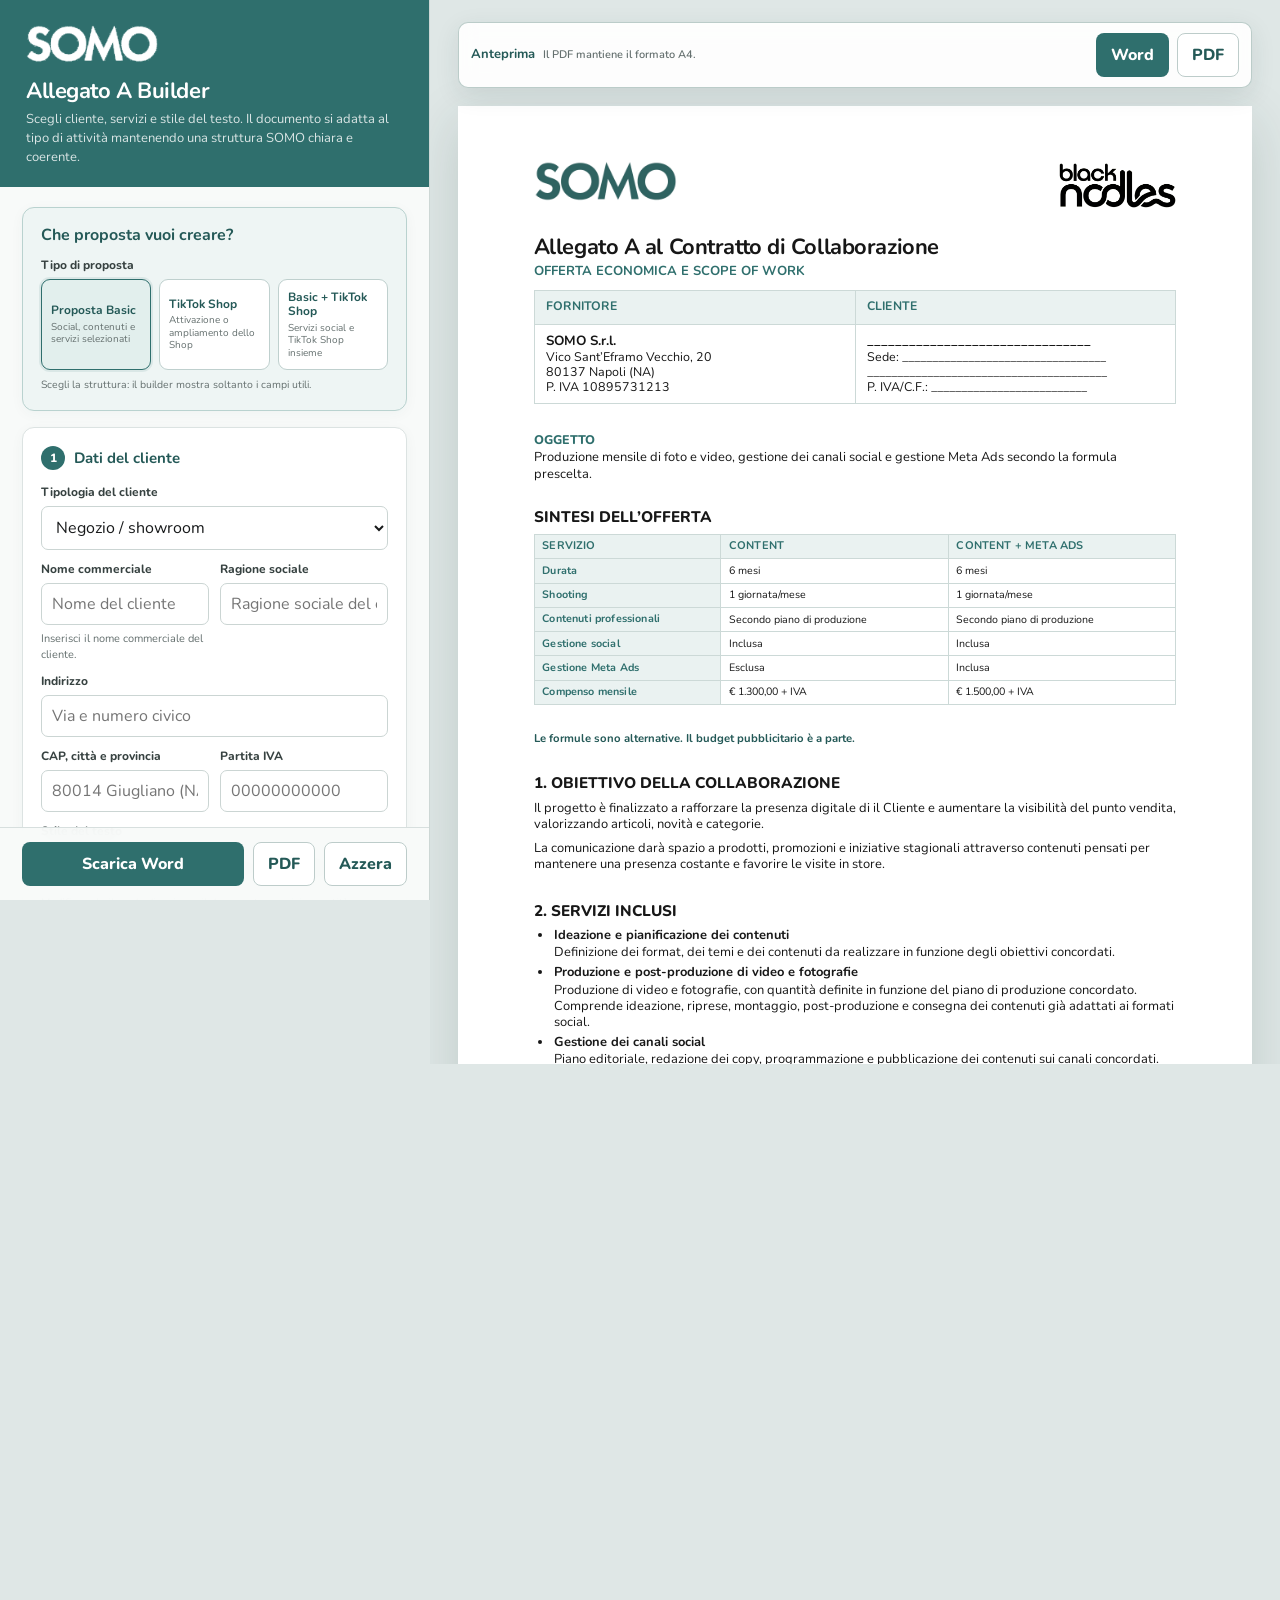
==== commit f38bad3e: "Make Content and Ads breakdown independently optional" ====
--- a/content-ads/index.html
+++ b/content-ads/index.html
@@ -13,6 +13,22 @@
   <style>
     .fee-table th[scope="col"] { width: 29%; }
     .fee-table th[scope="col"]:first-child { width: 42%; }
+  </style>
+  <style>
+    #shopProposalPage { color:var(--ink); }
+    #shopProposalPage h1, #shopProposalPage h2 { color:var(--teal); font-size:10pt; margin:0 0 1mm; }
+    #shopProposalPage p { font-size:9pt; margin:0 0 1.4mm; line-height:1.35; }
+    #shopProposalSteps { width:100%; margin:6mm 0; border-collapse:collapse; border-top:2px solid var(--teal); }
+    #shopProposalSteps th, #shopProposalSteps td { padding:1.7mm 1mm; border-bottom:1px solid var(--line); text-align:left; vertical-align:top; font-size:8.5pt; }
+    #shopProposalSteps th { width:40%; }
+    #shopProposalSteps th span { color:var(--teal); margin-right:2mm; }
+    #shopProposalPage .shop-investment { width:100%; border-collapse:collapse; background:var(--paper-soft); margin-bottom:3mm; }
+    .shop-investment th, .shop-investment td { padding:2mm; text-align:left; }
+    .shop-investment th { color:var(--teal); font-size:9pt; }
+    .shop-investment td { text-align:right; font-size:13pt; font-weight:800; }
+    .shop-signatures { display:grid; grid-template-columns:1fr 1fr; gap:3mm; text-align:center; border-top:1px solid var(--line); padding-top:5mm; margin-top:6mm; font-size:8pt; color:var(--teal); }
+    .shop-signatures p { margin-top:3mm !important; color:var(--ink); }
+    @media (max-width:700px) { #shopProposalPage .doc-footer { position:static; margin-top:8mm; } }
   </style>
 </head>
 <body>
@@ -316,6 +332,22 @@
               </div>
               <p class="form-note">Content + Ads <strong id="adsFormulaPreview"></strong></p>
             </div>
+            <label id="shopExtraControl" class="field">
+              <span>TikTok Shop nei servizi extra</span>
+              <select id="mentionShopExtra" name="mentionShopExtra">
+                <option value="auto">Automatico</option>
+                <option value="yes">Mostra</option>
+                <option value="no">Ometti</option>
+              </select>
+            </label>
+            <label id="summaryFeeControl" class="check">
+              <input id="showSummaryFee" name="showSummaryFee" type="checkbox" checked>
+              <span><strong>Mostra il compenso mensile nella sintesi</strong><em>Il prezzo si modifica nei campi del compenso.</em></span>
+            </label>
+            <label id="summaryFeeBreakdownControl" class="check">
+              <input id="showSummaryFeeBreakdown" name="showSummaryFeeBreakdown" type="checkbox" checked>
+              <span><strong>Mostra la ripartizione Content + Ads nella sintesi</strong><em>Togli la spunta per mostrare solo il totale mensile.</em></span>
+            </label>
             <label id="adsBudgetToggle" class="check">
               <input id="showAdsBudget" name="showAdsBudget" type="checkbox">
               <span><strong>Indica il budget pubblicitario consigliato nel testo</strong><em>L’importo compare solo nella descrizione delle campagne, mai nella tabella comparativa. Il budget resta escluso dal compenso SOMO.</em></span>
@@ -357,6 +389,24 @@
       </div>
 
       <article id="document" class="document">
+        <section id="shopProposalPage" class="page is-hidden" aria-labelledby="shopProposalTitle">
+          <header class="doc-header">
+            <img class="logo-somo" src="../assets/somo.png?v=21" alt="SOMO">
+            <img class="logo-noodles" src="../assets/black-noodles.png?v=21" alt="Black Noodles">
+          </header>
+          <h1 id="shopProposalTitle">PROPOSTA COMMERCIALE | TIKTOK SHOP</h1>
+          <p id="shopProposalIntro"></p>
+          <table id="shopProposalSteps" aria-label="Attività TikTok Shop"><tbody id="shopProposalStepsBody"></tbody></table>
+          <h2>INVESTIMENTO</h2>
+          <table class="shop-investment"><tbody><tr><th id="shopProposalScope" scope="row"></th><td id="shopProposalPrice"></td></tr></tbody></table>
+          <h2>INFORMAZIONI OPERATIVE</h2>
+          <div id="shopProposalNotes"></div>
+          <div class="shop-signatures">
+            <div><strong>PER SOMO S.R.L.</strong><p>Firma ________________________<br>Data ____ / ____ / ______</p></div>
+            <div><strong>PER IL CLIENTE</strong><p>Firma ________________________<br>Data ____ / ____ / ______</p></div>
+          </div>
+          <footer class="doc-footer">SOMO S.r.l. · Vico Sant’Eframo Vecchio, 20 – 80137 Napoli · P. IVA 10895731213<br>somonapoli@pec.it</footer>
+        </section>
         <section id="pageOne" class="page page-one">
           <header class="doc-header">
             <img class="logo-somo" src="../assets/somo.png?v=21" alt="SOMO" onerror="var p=this.parentElement; this.remove(); if(p && !p.querySelector('img')) p.style.display='none';">
@@ -384,7 +434,7 @@
               <tr id="summaryProductionRow"><th>PRODUZIONE</th><td id="summaryProduction"></td></tr>
               <tr id="summaryContentRow"><th>CONTENUTI</th><td id="summaryContent"></td></tr>
               <tr id="summaryManagementRow"><th>GESTIONE</th><td id="summaryManagement"></td></tr>
-              <tr><th>INVESTIMENTO</th><td id="summaryInvestment"></td></tr>
+              <tr id="summaryInvestmentRow"><th>INVESTIMENTO</th><td id="summaryInvestment"></td></tr>
               <tr id="summaryAdsRow"><th>ADS</th><td id="summaryAds"></td></tr>
             </tbody>
           </table>
@@ -479,7 +529,7 @@
       </article>
     </section>
   </main>
-  <script src="app.js?v=49-shop-proposal"></script>
+  <script src="app.js?v=54-summary-breakdown"></script>
 </body>
 </html>
 
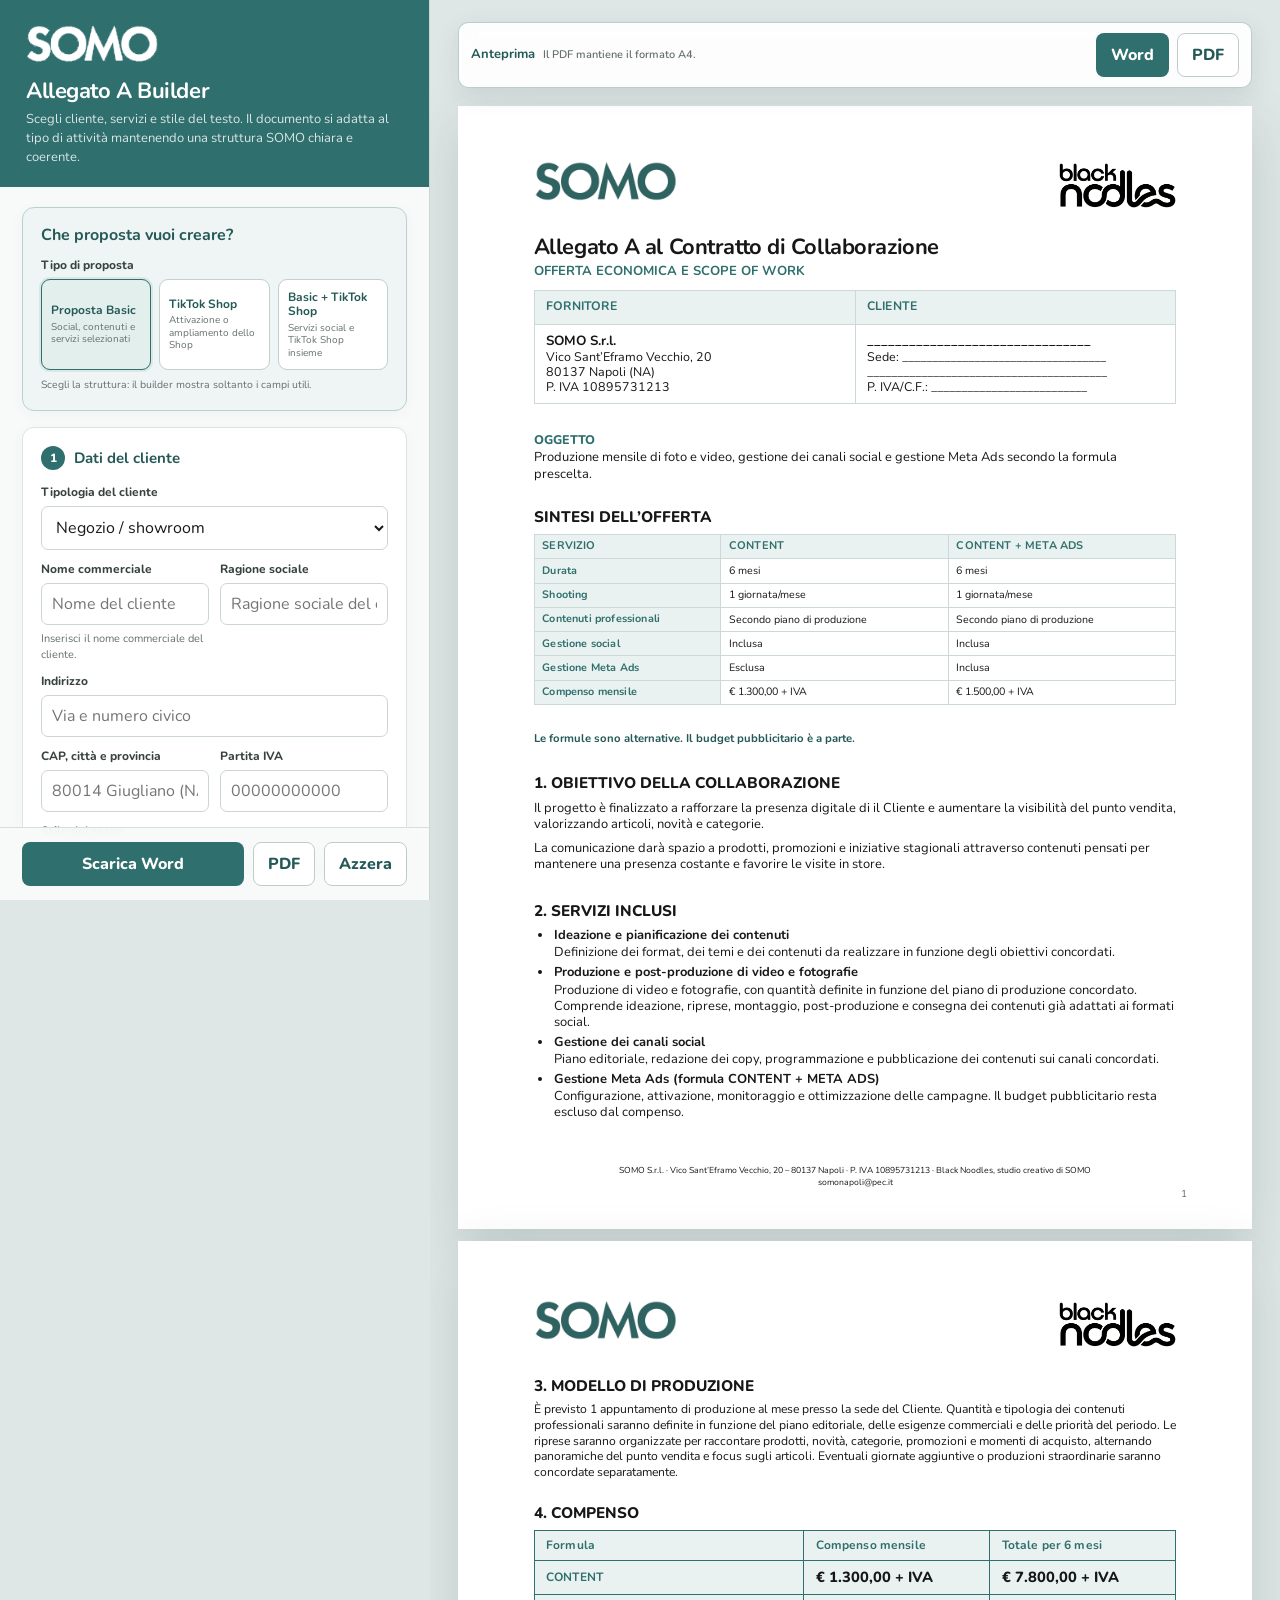
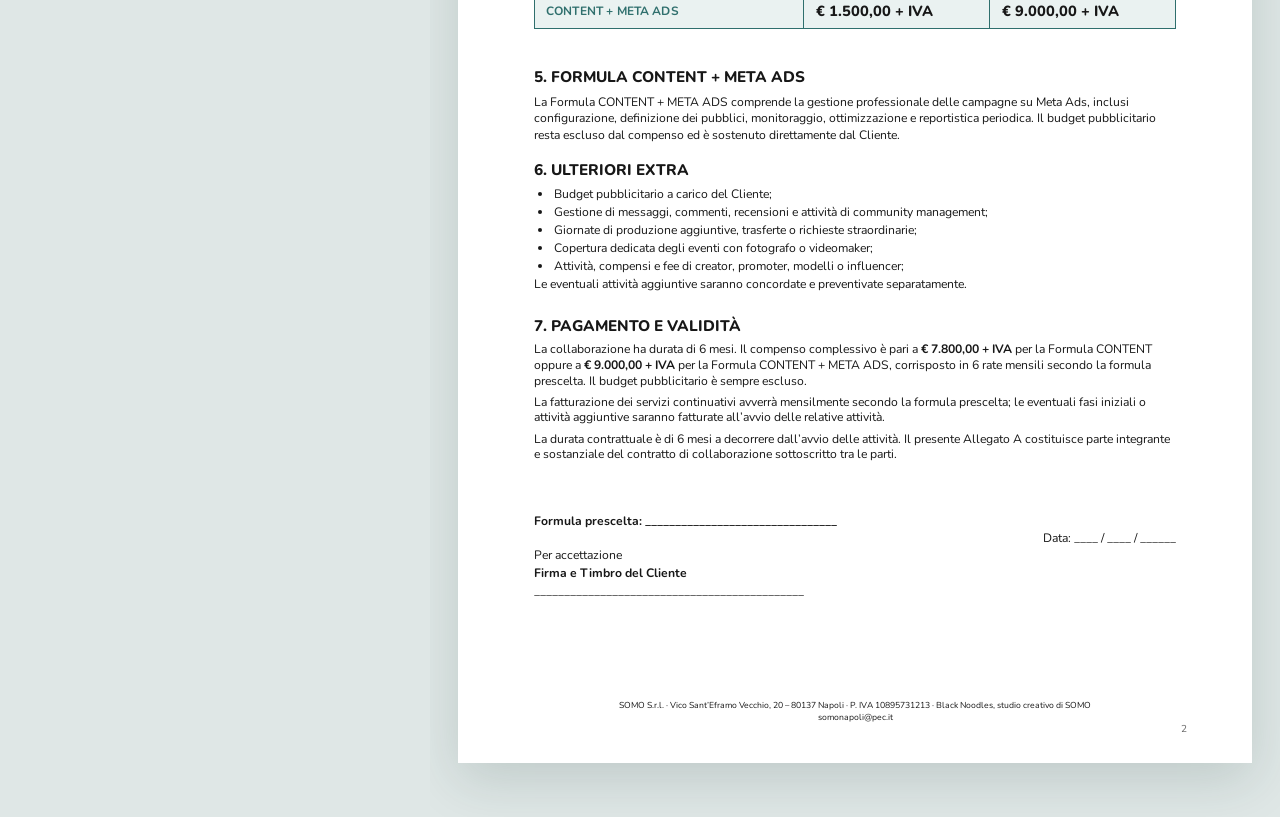
==== commit 71f8ab83: "Show included Ads management in the offer summary" ====
--- a/content-ads/index.html
+++ b/content-ads/index.html
@@ -529,7 +529,7 @@
       </article>
     </section>
   </main>
-  <script src="app.js?v=54-summary-breakdown"></script>
+  <script src="app.js?v=55-summary-ads-service"></script>
 </body>
 </html>
 
